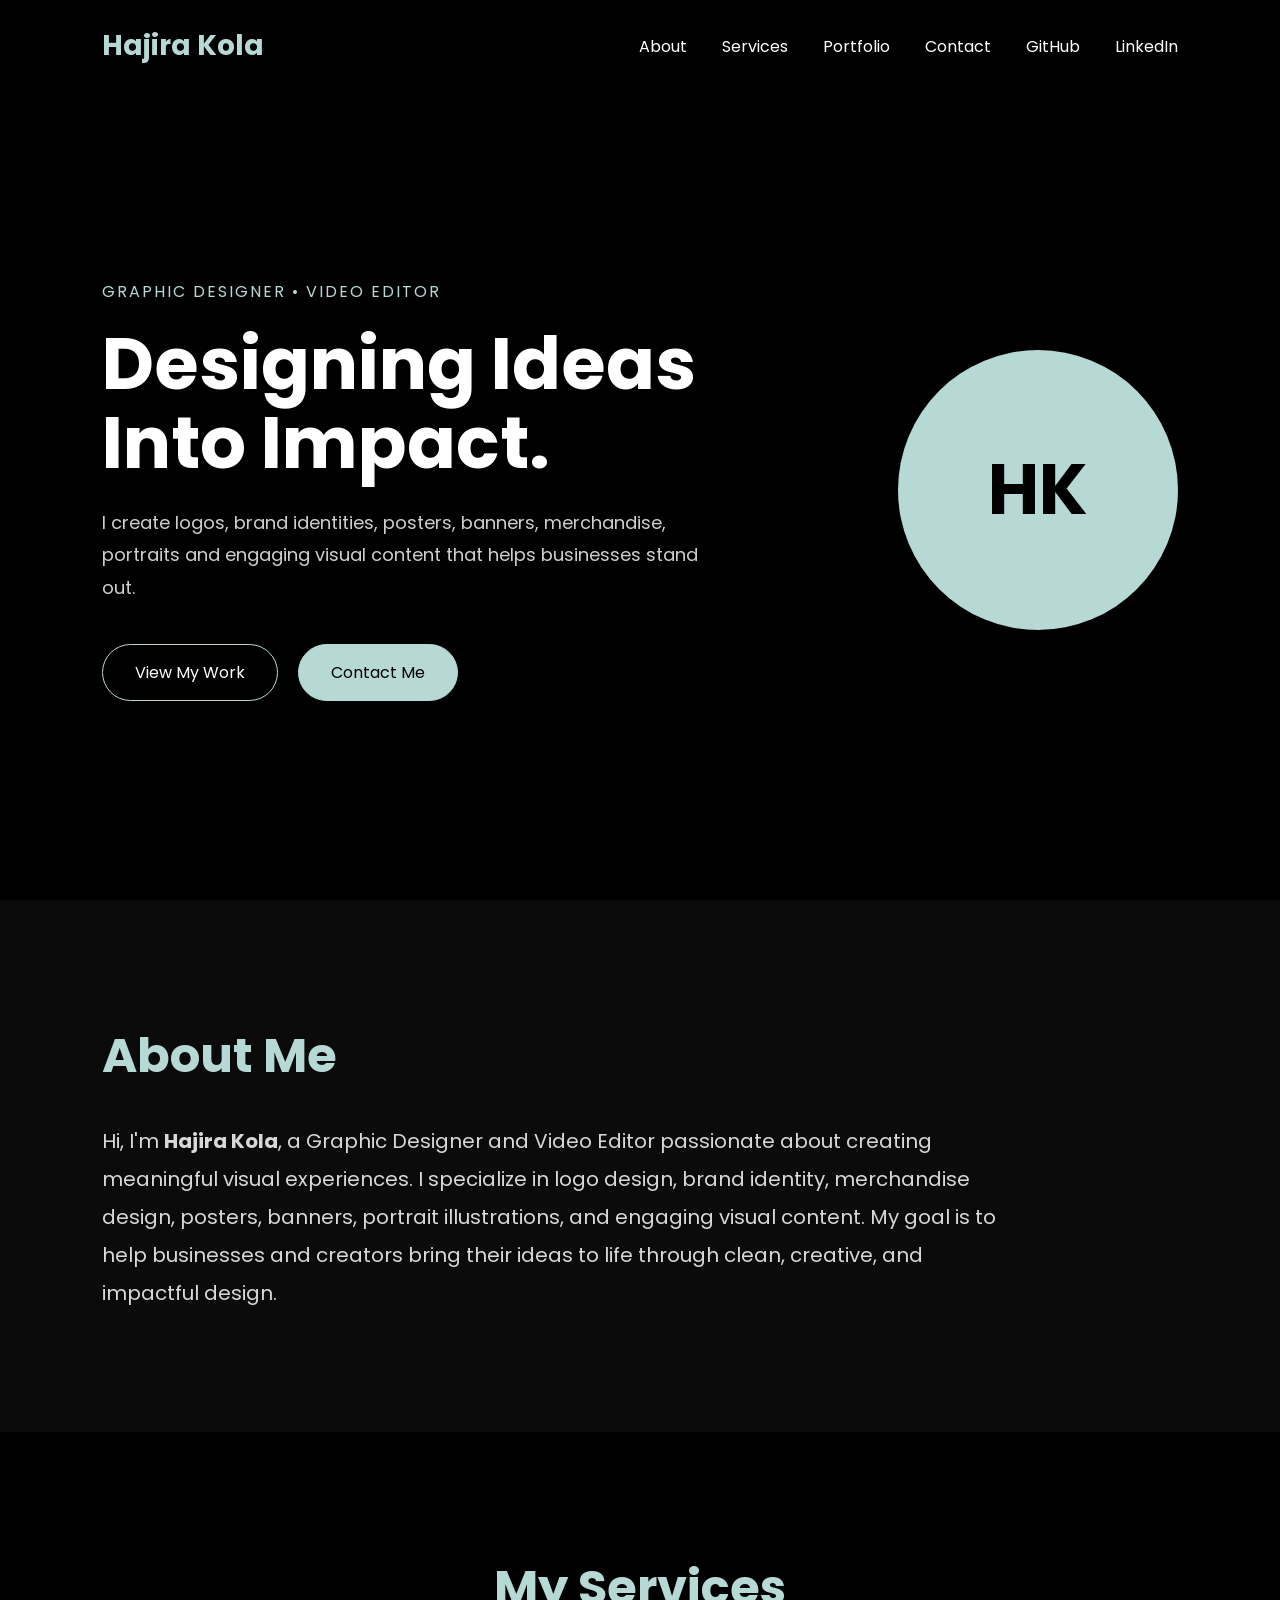
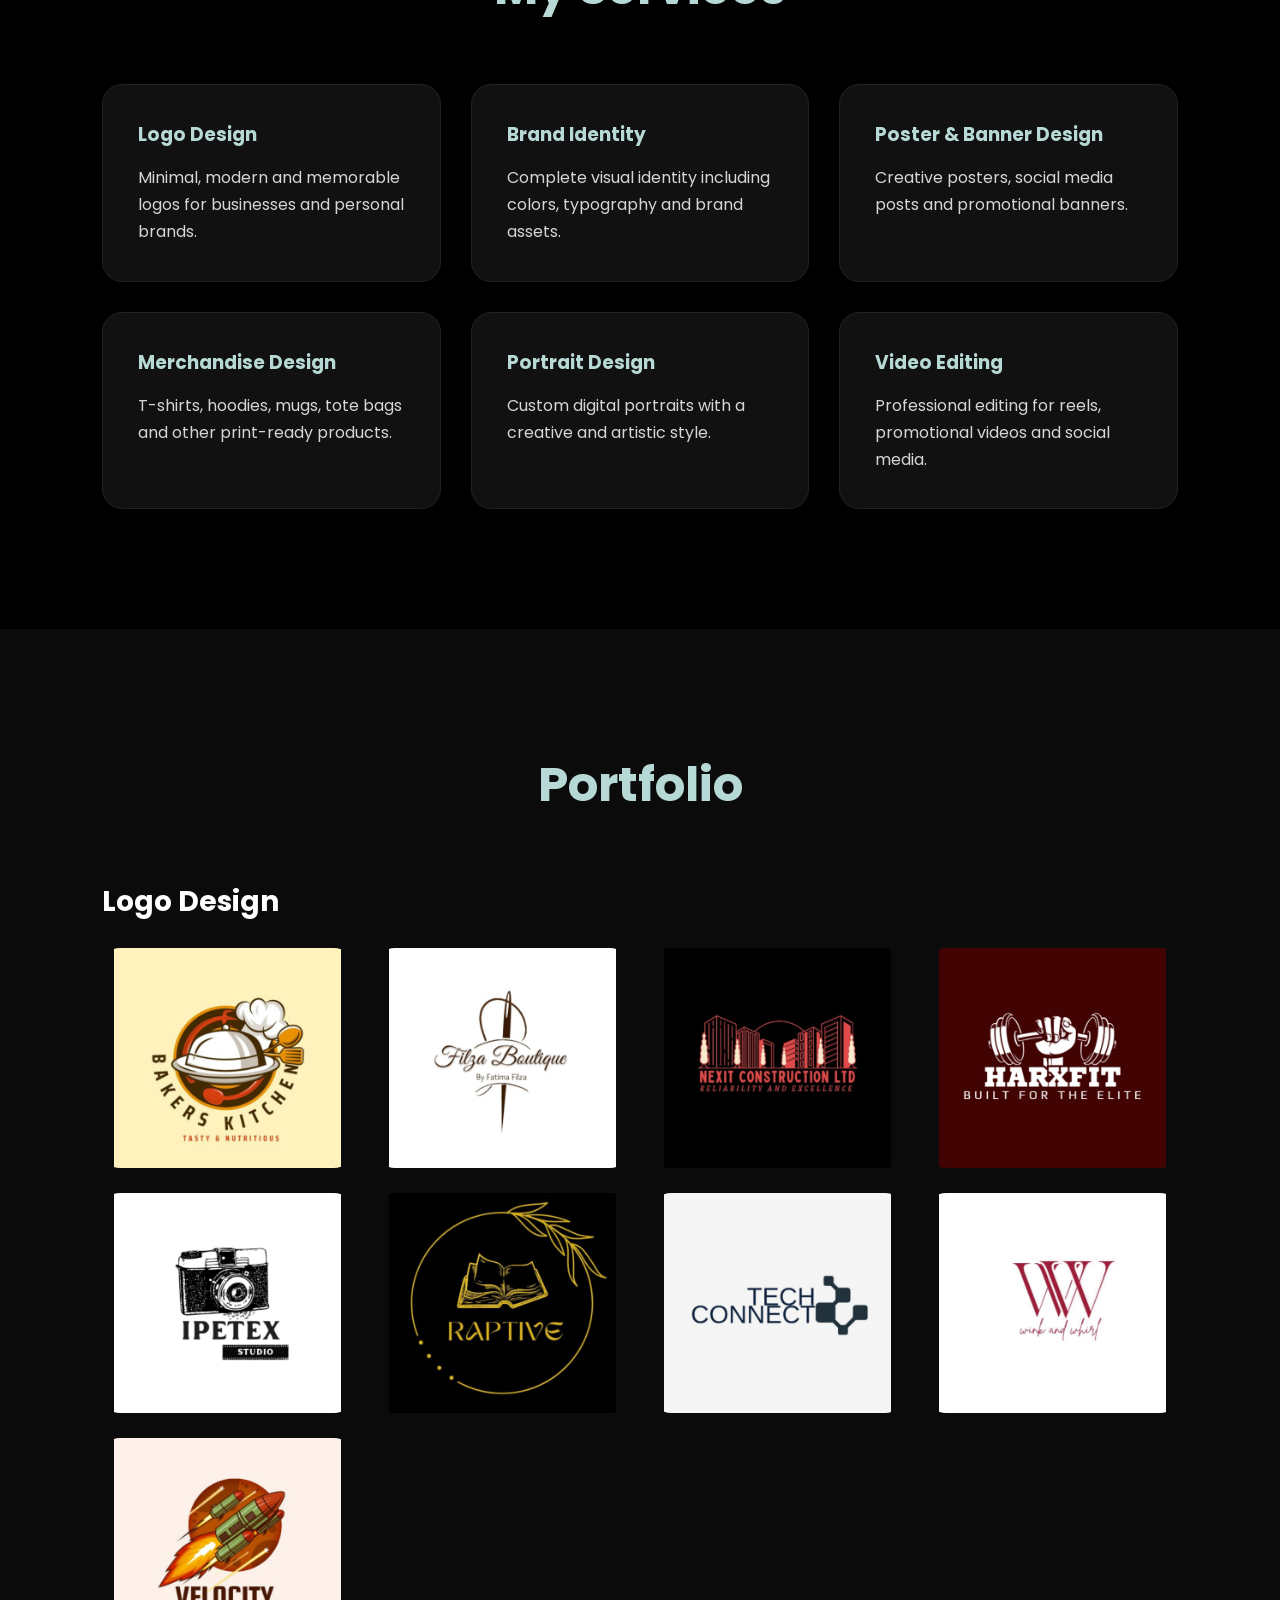
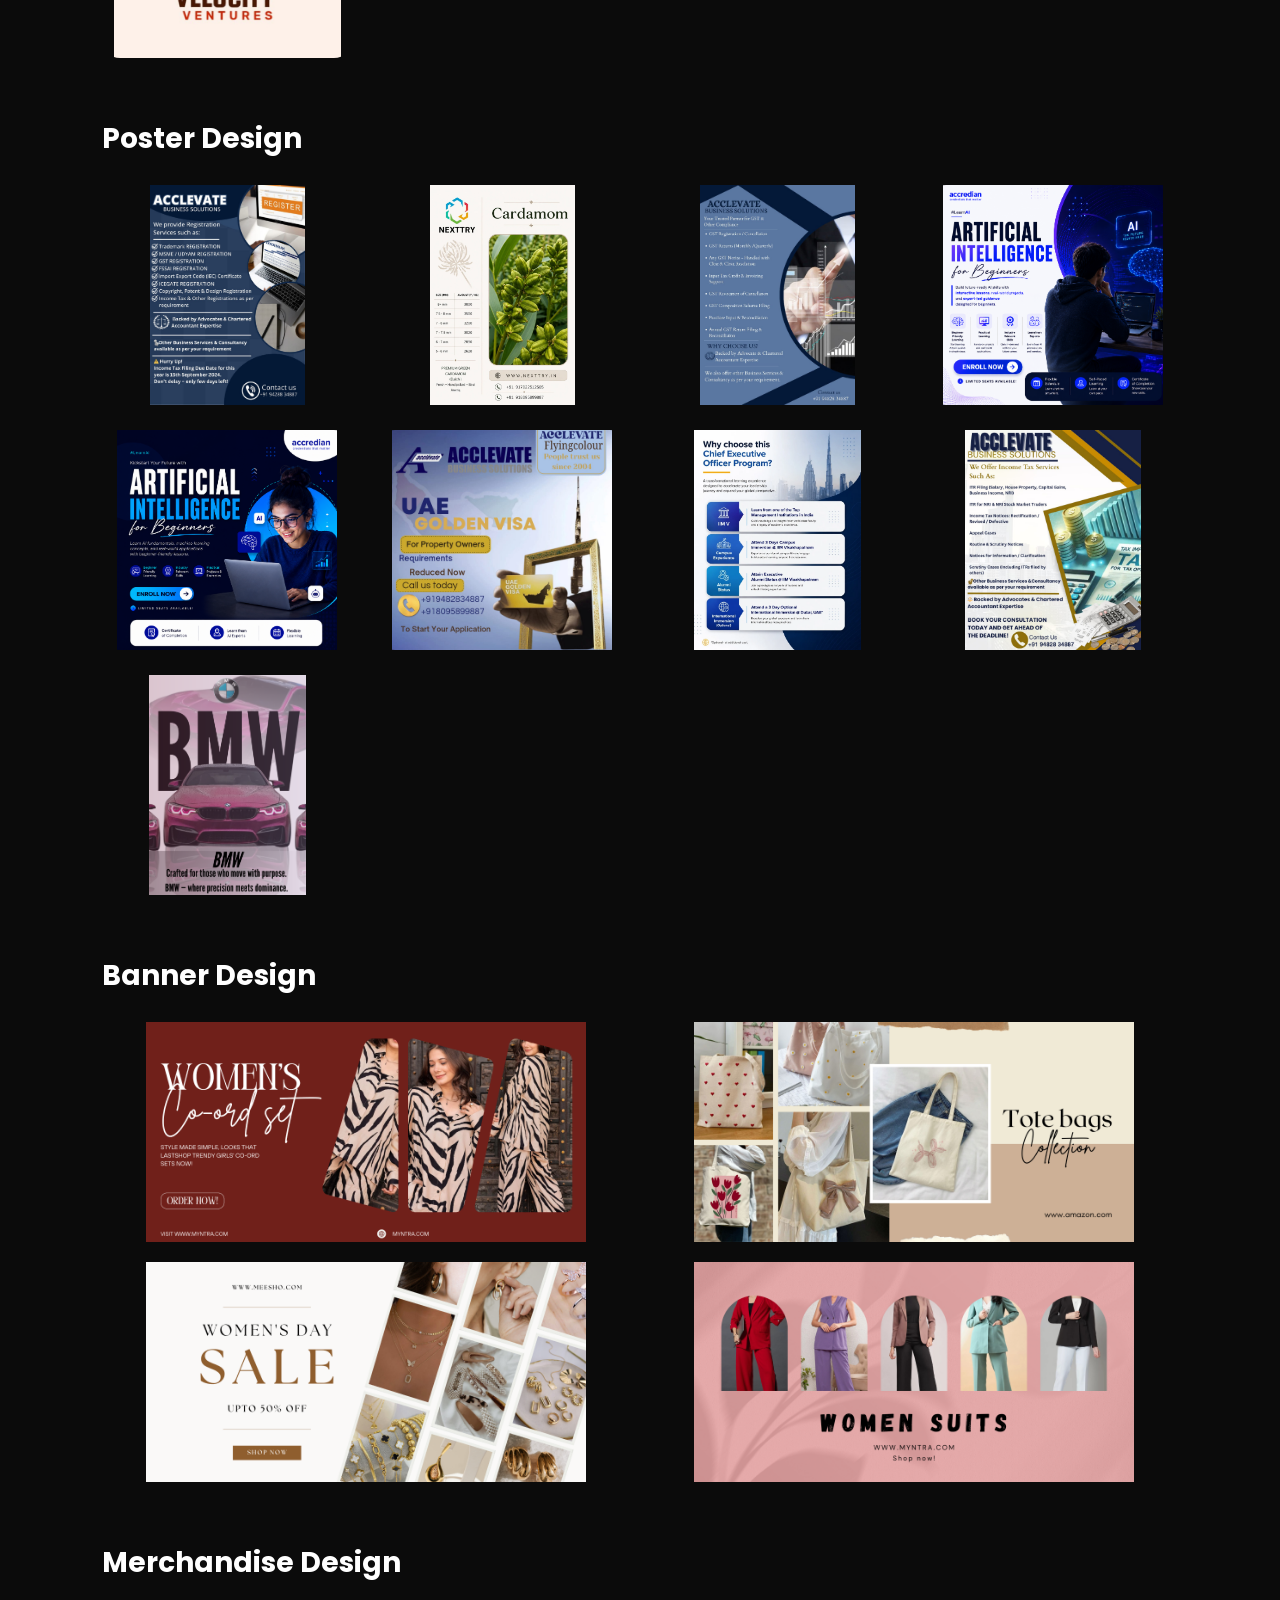
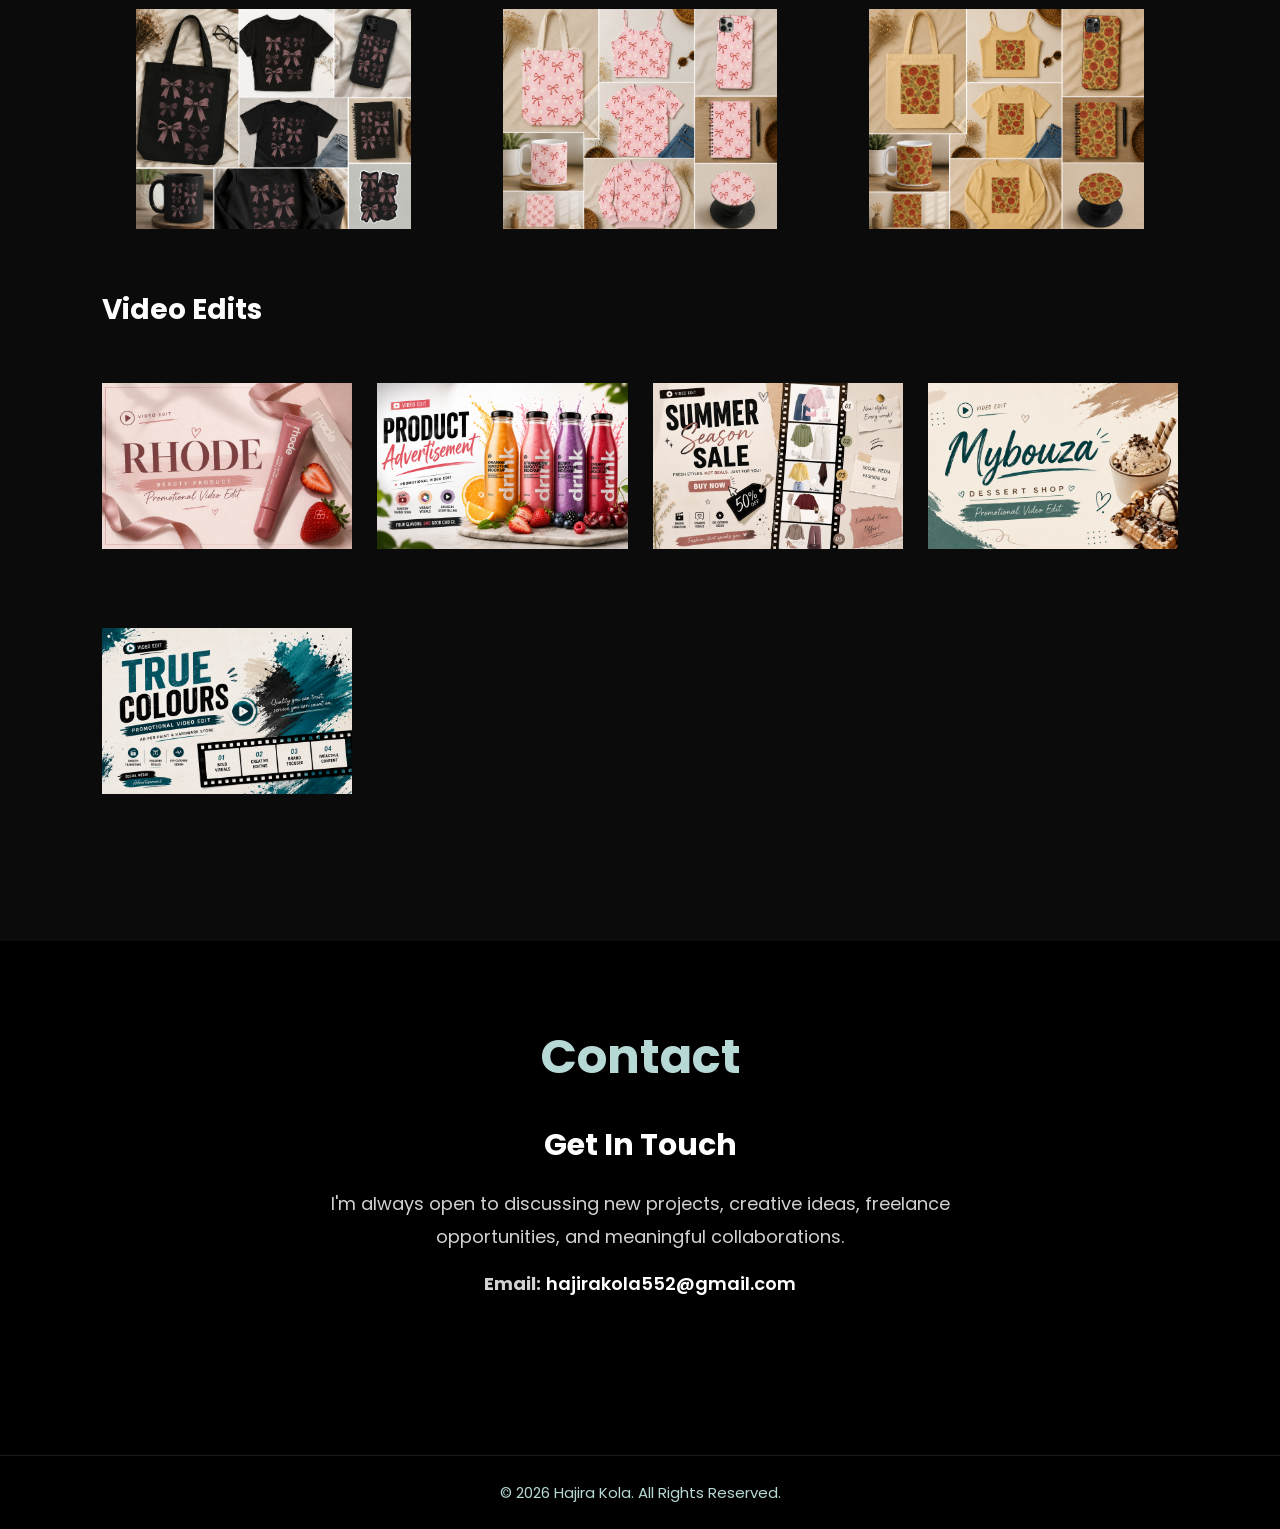
==== portfolio-v2/index.html @ f09953f7 "Final portfolio update" ====
<!DOCTYPE html>
<html lang="en">

<head>
    <meta charset="UTF-8">
    <meta name="viewport" content="width=device-width, initial-scale=1.0">

    <title>Hajira Kola | Graphic Designer & Video Editor</title>

    <link rel="stylesheet" href="style.css">

    <link href="https://fonts.googleapis.com/css2?family=Poppins:wght@300;400;500;600;700;800&display=swap" rel="stylesheet">
</head>

<body>

<nav>

    <div class="logo">Hajira Kola</div>

    <ul class="nav-links">
        <li><a href="#about">About</a></li>
        <li><a href="#services">Services</a></li>
        <li><a href="#portfolio">Portfolio</a></li>
        <li><a href="#contact">Contact</a></li>

        <li>
            <a href="https://github.com/hajirakola" target="_blank">
                GitHub
            </a>
        </li>

        <li>
            <a href="https://www.linkedin.com/in/hajira-kola-8776b4402" target="_blank">
                LinkedIn
            </a>
        </li>
    </ul>

</nav>

<section class="hero">

    <div class="hero-text">

        <p class="small-title">
            Graphic Designer • Video Editor
        </p>

        <h1>
            Designing Ideas<br>
            Into Impact.
        </h1>

        <p class="description">
            I create logos, brand identities, posters, banners,
            merchandise, portraits and engaging visual content
            that helps businesses stand out.
        </p>

        <div class="buttons">

            <a href="#portfolio" class="btn">
                View My Work
            </a>

            <a href="#contact" class="btn secondary">
                Contact Me
            </a>

        </div>

    </div>

    <div class="hero-image">

        <div class="circle">
            HK
        </div>

    </div>

</section>

<section id="about" class="about">

    <h2>About Me</h2>

    <p>
        Hi, I'm <strong>Hajira Kola</strong>, a Graphic Designer and Video Editor passionate about creating meaningful visual experiences.
        I specialize in logo design, brand identity, merchandise design, posters, banners, portrait illustrations, and engaging visual content.
        My goal is to help businesses and creators bring their ideas to life through clean, creative, and impactful design.
    </p>

</section>

<section id="services" class="services">

    <h2>My Services</h2>

    <div class="service-grid">

        <div class="service-card">
            <h3>Logo Design</h3>
            <p>Minimal, modern and memorable logos for businesses and personal brands.</p>
        </div>

        <div class="service-card">
            <h3>Brand Identity</h3>
            <p>Complete visual identity including colors, typography and brand assets.</p>
        </div>

        <div class="service-card">
            <h3>Poster & Banner Design</h3>
            <p>Creative posters, social media posts and promotional banners.</p>
        </div>

        <div class="service-card">
            <h3>Merchandise Design</h3>
            <p>T-shirts, hoodies, mugs, tote bags and other print-ready products.</p>
        </div>

        <div class="service-card">
            <h3>Portrait Design</h3>
            <p>Custom digital portraits with a creative and artistic style.</p>
        </div>

        <div class="service-card">
            <h3>Video Editing</h3>
            <p>Professional editing for reels, promotional videos and social media.</p>
        </div>

    </div>

</section>

<section id="portfolio" class="portfolio">

    <h2>Portfolio</h2>

    <h3>Logo Design</h3>
    <div class="portfolio-grid">

        <div class="portfolio-card">
    <img src="images/bakerylogo.png" alt="Bakery Logo">
</div>

<div class="portfolio-card">
    <img src="images/boutiquelogo.png" alt="Boutique Logo">
</div>

<div class="portfolio-card">
    <img src="images/constructionlogo.png" alt="Construction Logo">
</div>

<div class="portfolio-card">
    <img src="images/gymlogo.png" alt="Gym Logo">
</div>

<div class="portfolio-card">
    <img src="images/ipetexlogo.png" alt="IPETEX Logo">
</div>

<div class="portfolio-card">
    <img src="images/librarylogo.png" alt="Library Logo">
</div>

<div class="portfolio-card">
    <img src="images/techlogo.png" alt="Tech Logo">
</div>

<div class="portfolio-card">
    <img src="images/typographylogo.png" alt="Typography Logo">
</div>

<div class="portfolio-card">
    <img src="images/velocitylogo.png" alt="Velocity Logo">
</div>

    </div>

    <h3>Poster Design</h3>
    <div class="portfolio-grid">

       <div class="portfolio-card">
    <img src="images/poster1.png" alt="Poster 1">
</div>

<div class="portfolio-card">
    <img src="images/poster7.png" alt="Poster 7">
</div>

<div class="portfolio-card">
    <img src="images/poster2.png" alt="Poster 2">
</div>

<div class="portfolio-card">
    <img src="images/poster4.png" alt="Poster 4">
</div>

<div class="portfolio-card">
    <img src="images/poster3.png" alt="Poster 3">
</div>

<div class="portfolio-card">
    <img src="images/poster6.png" alt="Poster 6">
</div>

<div class="portfolio-card">
    <img src="images/poster8.png" alt="Poster 8">
</div>
  
<div class="portfolio-card">
    <img src="images/poster5.png" alt="Poster 5">
</div>

<div class="portfolio-card">
    <img src="images/poster9.png" alt="Poster 9">
</div>

    </div>

    <h3>Banner Design</h3>
    <div class="banner-grid">

        <div class="portfolio-card">
        <img src="images/banner1.png" alt="Banner 1">
    </div>

    <div class="portfolio-card">
        <img src="images/banner2.png" alt="Banner 2">
    </div>

    <div class="portfolio-card">
        <img src="images/banner3.png" alt="Banner 3">
    </div>

    <div class="portfolio-card">
        <img src="images/banner4.png" alt="Banner 4">
    </div>

    </div>

    <h3>Merchandise Design</h3>
    <div class="portfolio-grid">

    <div class="portfolio-card">
    <img src="images/design1.png" alt="Merchandise Design 1">
</div>

<div class="portfolio-card">
    <img src="images/design2.png" alt="Merchandise Design 2">
</div>

<div class="portfolio-card">
    <img src="images/design3.png" alt="Merchandise Design 3">
</div>    

    </div>

    <h3>Video Edits</h3>
    <div class="portfolio-grid">

    <div class="portfolio-card">
        <a href="https://drive.google.com/file/d/1YdfIRxUhpDK2OibBue1hcbNpgM0r2pW-/view?usp=drivesdk" target="_blank">
            <img src="images/rhode.png" alt="Rhode Video">
        </a>
    </div>

    <div class="portfolio-card">
        <a href="https://drive.google.com/file/d/1hMU8DePfWytakpZ3mG6u7K2kIhSEwk_V/view?usp=drivesdk" target="_blank">
            <img src="images/smoothie.png" alt="Smoothie Video">
        </a>
    </div>

    <div class="portfolio-card">
        <a href="https://drive.google.com/file/d/1vIZSRJ6Awi3UMV2Wd0zMgI-AOVuXcKqy/view?usp=drivesdk" target="_blank">
            <img src="images/fashion.png" alt="Fashion Sale Video">
        </a>
    </div>

    <div class="portfolio-card">
        <a href="https://drive.google.com/file/d/1EWq6Hikz5bn7lAUcNU_Fmv3iLdCTSEa3/view?usp=drivesdk" target="_blank">
            <img src="images/mybouza.png" alt="MyBouza Video">
        </a>
    </div>

    <div class="portfolio-card">
        <a href="https://drive.google.com/file/d/1JJheqxFCFKzZUfJajukzSKHDP-FcgCoF/view?usp=drivesdk" target="_blank">
            <img src="images/truecolours.png" alt="True Colours Video">
        </a>
    </div>

</div>

</section>
<section id="contact">
    <h2>Contact</h2>

    <div class="contact-box">
        <h3>Get In Touch</h3>

        <p>
       I'm always open to discussing new projects, creative ideas, freelance opportunities, and meaningful collaborations.
        </p>

        <p>
            <strong>Email:</strong>
            <a href="mailto:hajirakola552@gmail.com">
                hajirakola552@gmail.com
            </a>
        </p>
    </div>
</section>

<footer>
    <p>&copy; 2026 Hajira Kola. All Rights Reserved.</p>
</footer>

<script src="script.js"></script>

</body>

</html>
---- portfolio-v2/style.css ----
*{
    margin:0;
    padding:0;
    box-sizing:border-box;
}

body{
    font-family:'Poppins',sans-serif;
    background:#000;
    color:white;
}

.hero{
    min-height:100vh;
    display:flex;
    justify-content:space-between;
    align-items:center;
    padding:80px 8%;
}

.hero-text{
    max-width:600px;
}

.small-title{
    color:#b7d9d5;
    letter-spacing:2px;
    margin-bottom:20px;
    text-transform:uppercase;
}

.hero h1{
    font-size:72px;
    line-height:1.1;
    margin-bottom:25px;
}

.description{
    color:#cfcfcf;
    line-height:1.8;
    font-size:18px;
    margin-bottom:40px;
}

.buttons{
    display:flex;
    gap:20px;
}

.btn{
    text-decoration:none;
    color:white;
    border:1px solid #b7d9d5;
    padding:15px 32px;
    border-radius:40px;
    transition:.3s;
}

.btn:hover{
    background:#b7d9d5;
    color:black;
}

.secondary{
    background:#b7d9d5;
    color:black;
}

.secondary:hover{
    background:white;
}

.hero-image{
    display:flex;
    justify-content:center;
    align-items:center;
}

.circle{
    width:280px;
    height:280px;
    border-radius:50%;
    background:#b7d9d5;
    display:flex;
    justify-content:center;
    align-items:center;
    color:black;
    font-size:70px;
    font-weight:bold;
}

nav{
    width:100%;
    padding:25px 8%;
    display:flex;
    justify-content:space-between;
    align-items:center;
    position:fixed;
    top:0;
    left:0;
    background:rgba(0,0,0,.85);
    backdrop-filter:blur(12px);
    z-index:1000;
}

.logo{
    font-size:28px;
    font-weight:700;
    color:#b7d9d5;
}

.nav-links{
    display:flex;
    list-style:none;
    gap:35px;
}

.nav-links a{
    color:white;
    text-decoration:none;
    transition:.3s;
}

.nav-links a:hover{
    color:#b7d9d5;
}

.hero{
    padding-top:160px;
}

.about{
    padding:120px 8%;
    background:#0b0b0b;
}

.about h2{
    font-size:48px;
    margin-bottom:30px;
    color:#b7d9d5;
}

.about p{
    max-width:900px;
    font-size:20px;
    line-height:1.9;
    color:#d8d8d8;
}

.services{
    padding:120px 8%;
    background:#000;
}

.services h2{
    text-align:center;
    font-size:48px;
    margin-bottom:60px;
    color:#b7d9d5;
}

.service-grid{
    display:grid;
    grid-template-columns:repeat(auto-fit,minmax(280px,1fr));
    gap:30px;
}

.service-card{
    background:#111;
    border:1px solid #222;
    border-radius:20px;
    padding:35px;
    transition:.3s;
}

.service-card:hover{
    transform:translateY(-10px);
    border-color:#b7d9d5;
}

.service-card h3{
    margin-bottom:15px;
    color:#b7d9d5;
}

.service-card p{
    color:#d6d6d6;
    line-height:1.7;
}

.portfolio{
    padding:120px 8%;
    background:#0b0b0b;
}

.portfolio h2{
    text-align:center;
    font-size:48px;
    margin-bottom:60px;
    color:#b7d9d5;
}

.portfolio h3{
    margin-top:60px;
    margin-bottom:25px;
    color:#ffffff;
    font-size:28px;
}

.portfolio-grid{
    display:grid;
    grid-template-columns:repeat(auto-fit,minmax(250px,1fr));
    gap:25px;
}

.portfolio-card{
    height:220px;
    background:transparent;
    border:none;
    border-radius:18px;
    display:flex;
    justify-content:center;
    align-items:center;
    font-size:22px;
    font-weight:600;
    transition:0.3s;
    cursor:pointer;
    overflow:hidden;
}

.portfolio-card:hover{
    transform:translateY(-8px);
    border-color:#b7d9d5;
}

.portfolio-card img{
    width:100%;
    height:100%;
    object-fit:contain;
    display:block;

}    

.banner-grid{
    display:grid;
    grid-template-columns:repeat(2,1fr);
    gap:20px;
}

#contact {
    padding: 80px 20px;
    text-align: center;
}

#contact h2 {
     font-size: 48px;
    font-weight: 700;
    color: #b7d9d5;
    margin-bottom: 30px;
}

.contact-box {
    max-width: 700px;
    margin: 0 auto;
}

.contact-box h3 {
    font-size: 30px;
    margin-bottom: 20px;
    color: white;
}

.contact-box p {
    font-size: 18px;
    line-height: 1.8;
    color: #d1d1d1;
    margin-bottom: 15px;
}

.contact-box a {
    color: white;
    text-decoration: none;
    font-weight: 600;
}

.contact-box a:hover {
    color: #ff6b6b;
}

footer {
    text-align: center;
    padding: 25px 20px;
    color: #b7d9d5;
    font-size: 15px;
    border-top: 1px solid rgba(255,255,255,0.1);
    margin-top: 60px;
}

.portfolio-card {
    transition: transform 0.3s ease, box-shadow 0.3s ease;
}

.portfolio-card:hover {
    transform: translateY(-8px);
    box-shadow: 0 10px 25px rgba(0,0,0,0.25);
}

.portfolio-card img {
    transition: transform 0.3s ease;
}

.portfolio-card:hover img {
    transform: scale(1.03);
}

.btn,
.btn.secondary {
    transition: all 0.3s ease;
}

.btn:hover,
.btn.secondary:hover {
    transform: translateY(-4px);
    box-shadow: 0 8px 20px rgba(0, 0, 0, 0.25);
}

.nav-links a {
    position: relative;
    transition: color 0.3s ease;
}

.nav-links a:hover {
    color: #b7d9d5;
}

.nav-links a::after {
    content: "";
    position: absolute;
    left: 0;
    bottom: -6px;
    width: 0;
    height: 2px;
    background: #b7d9d5;
    transition: width 0.3s ease;
}

.nav-links a:hover::after {
    width: 100%;
}

html {
    scroll-behavior: smooth;
}
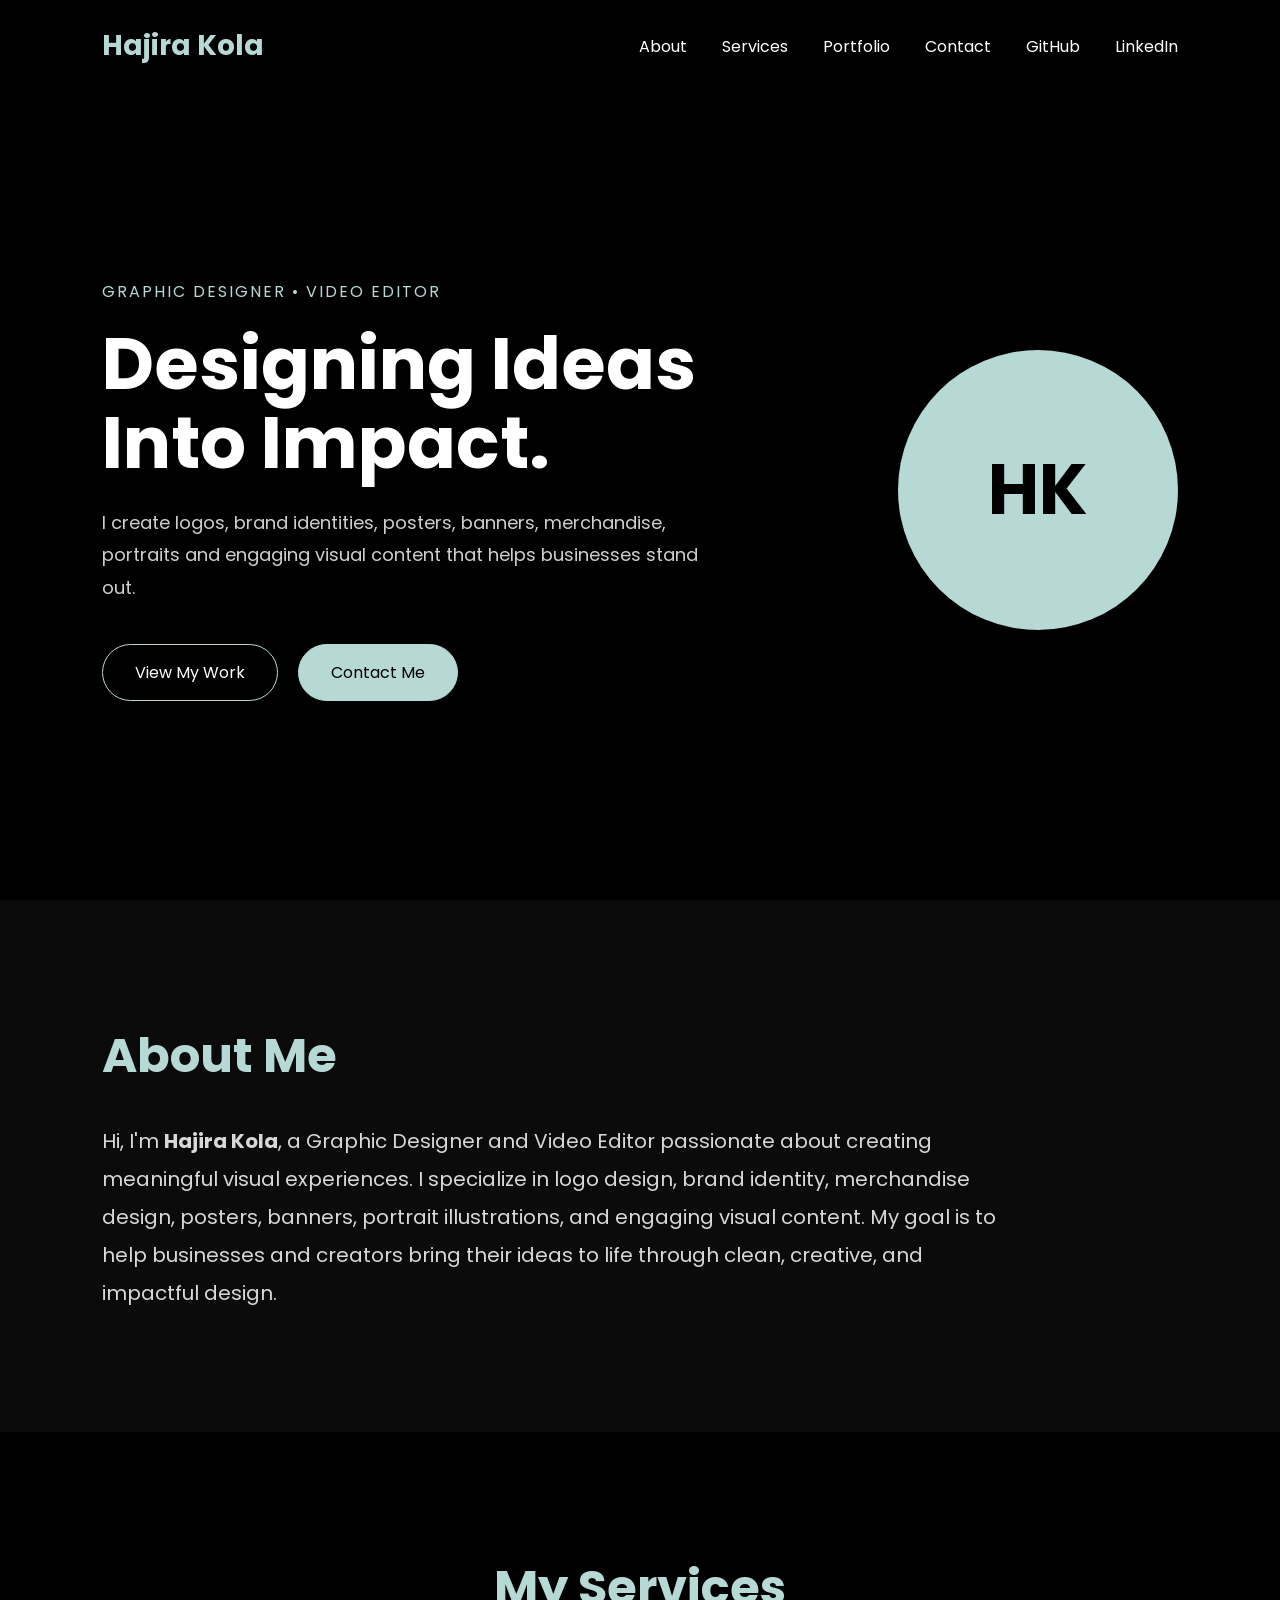
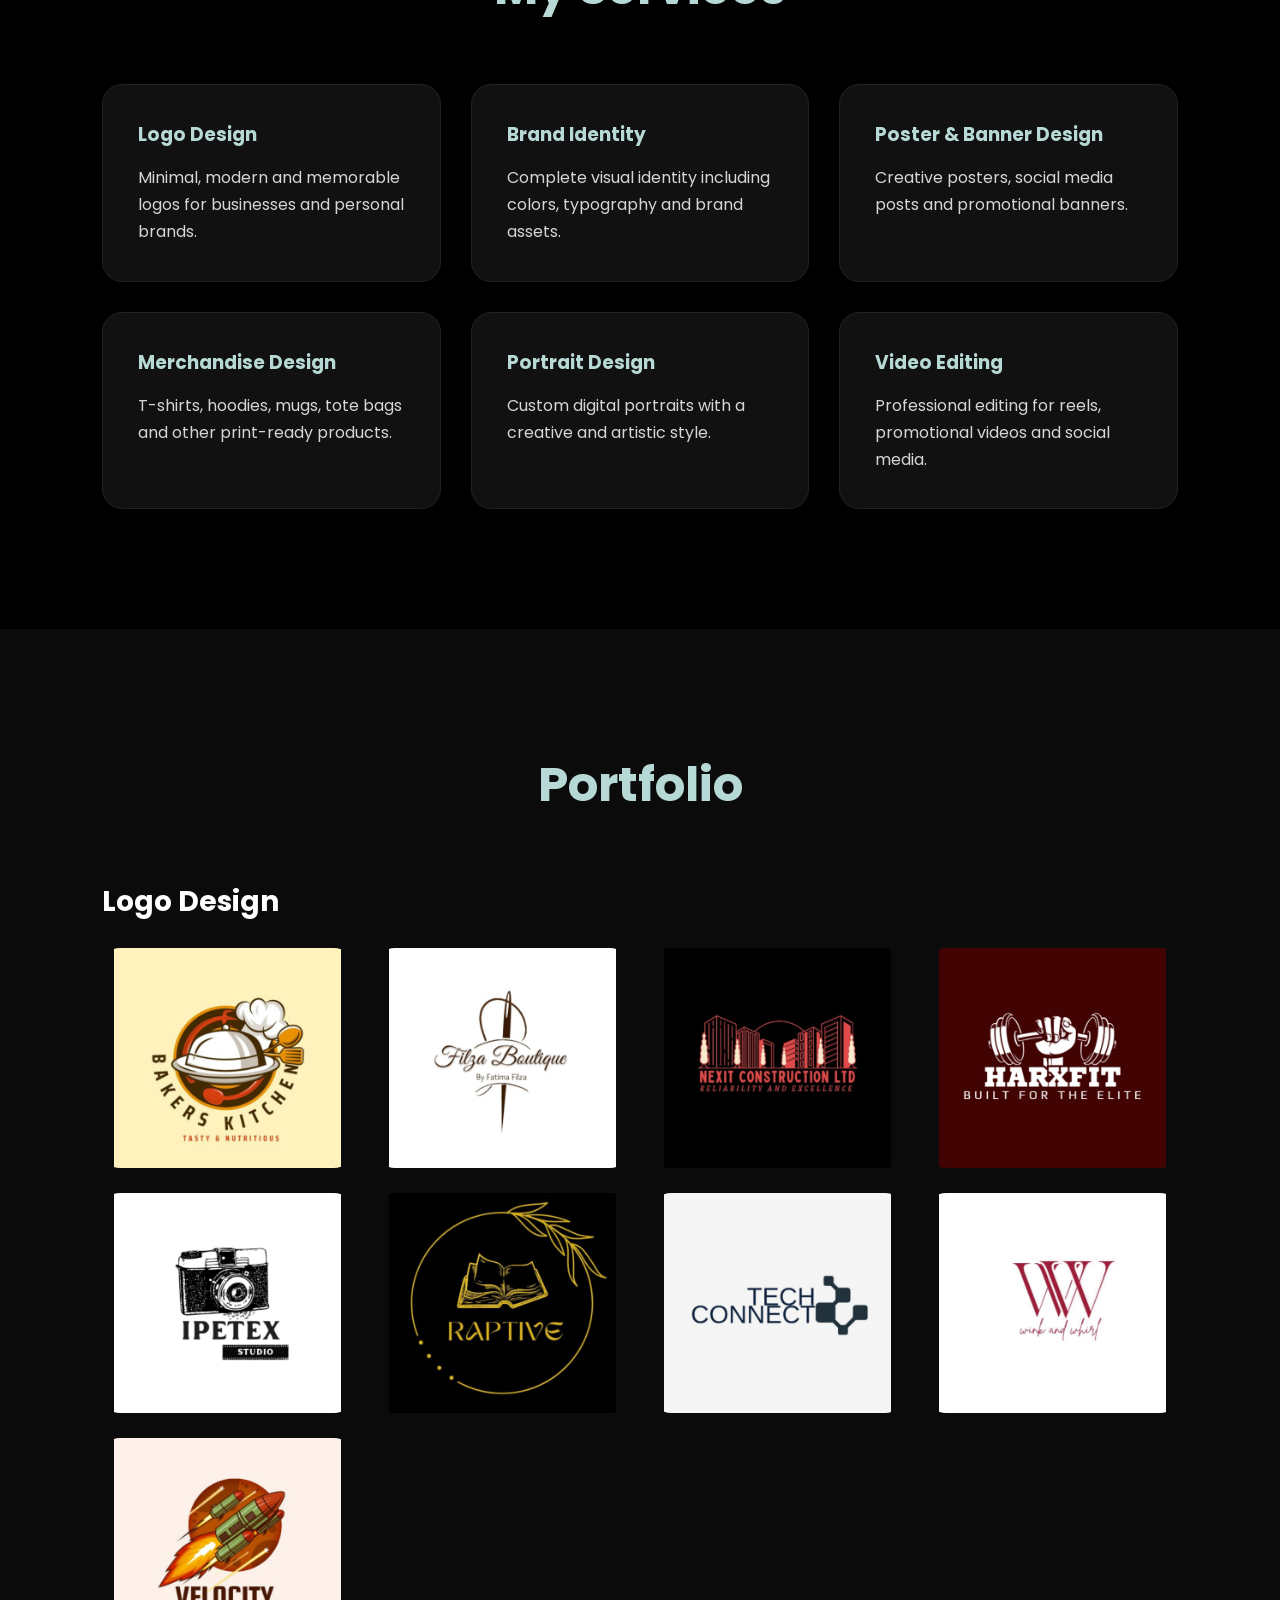
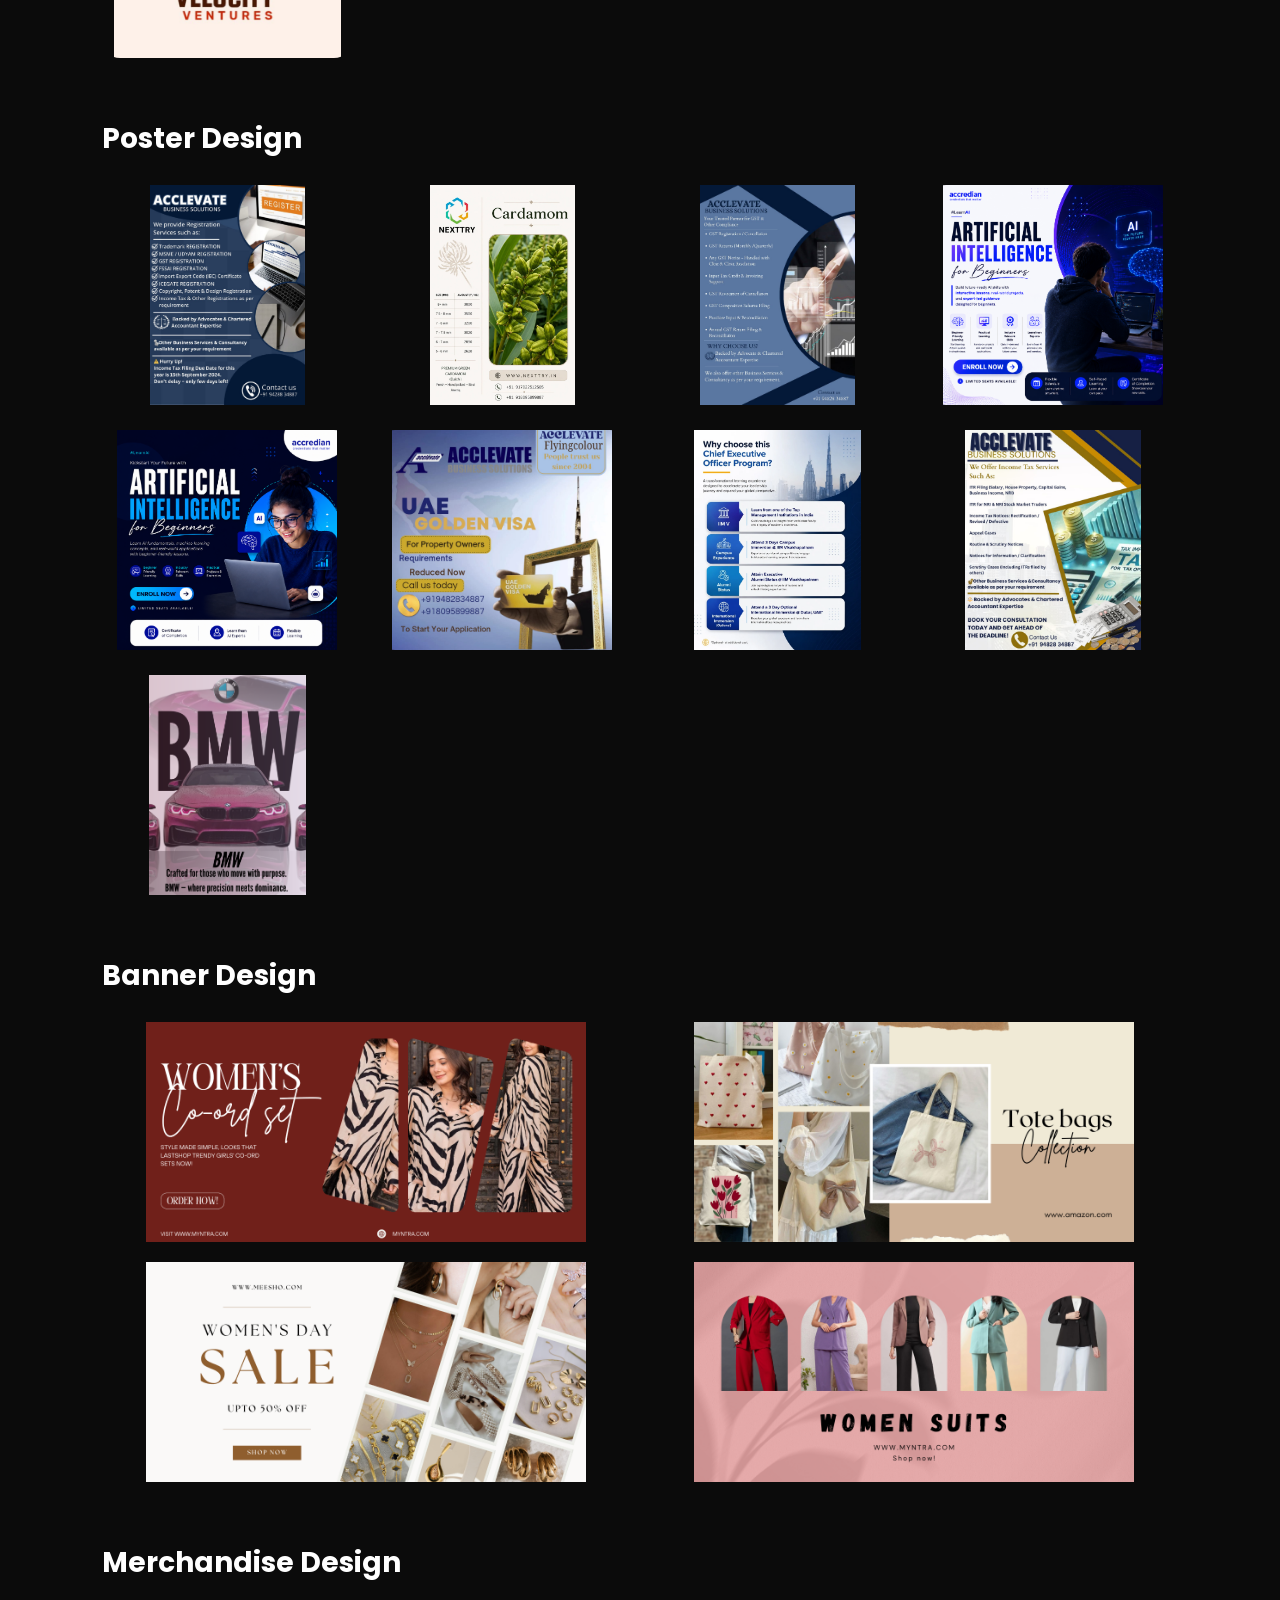
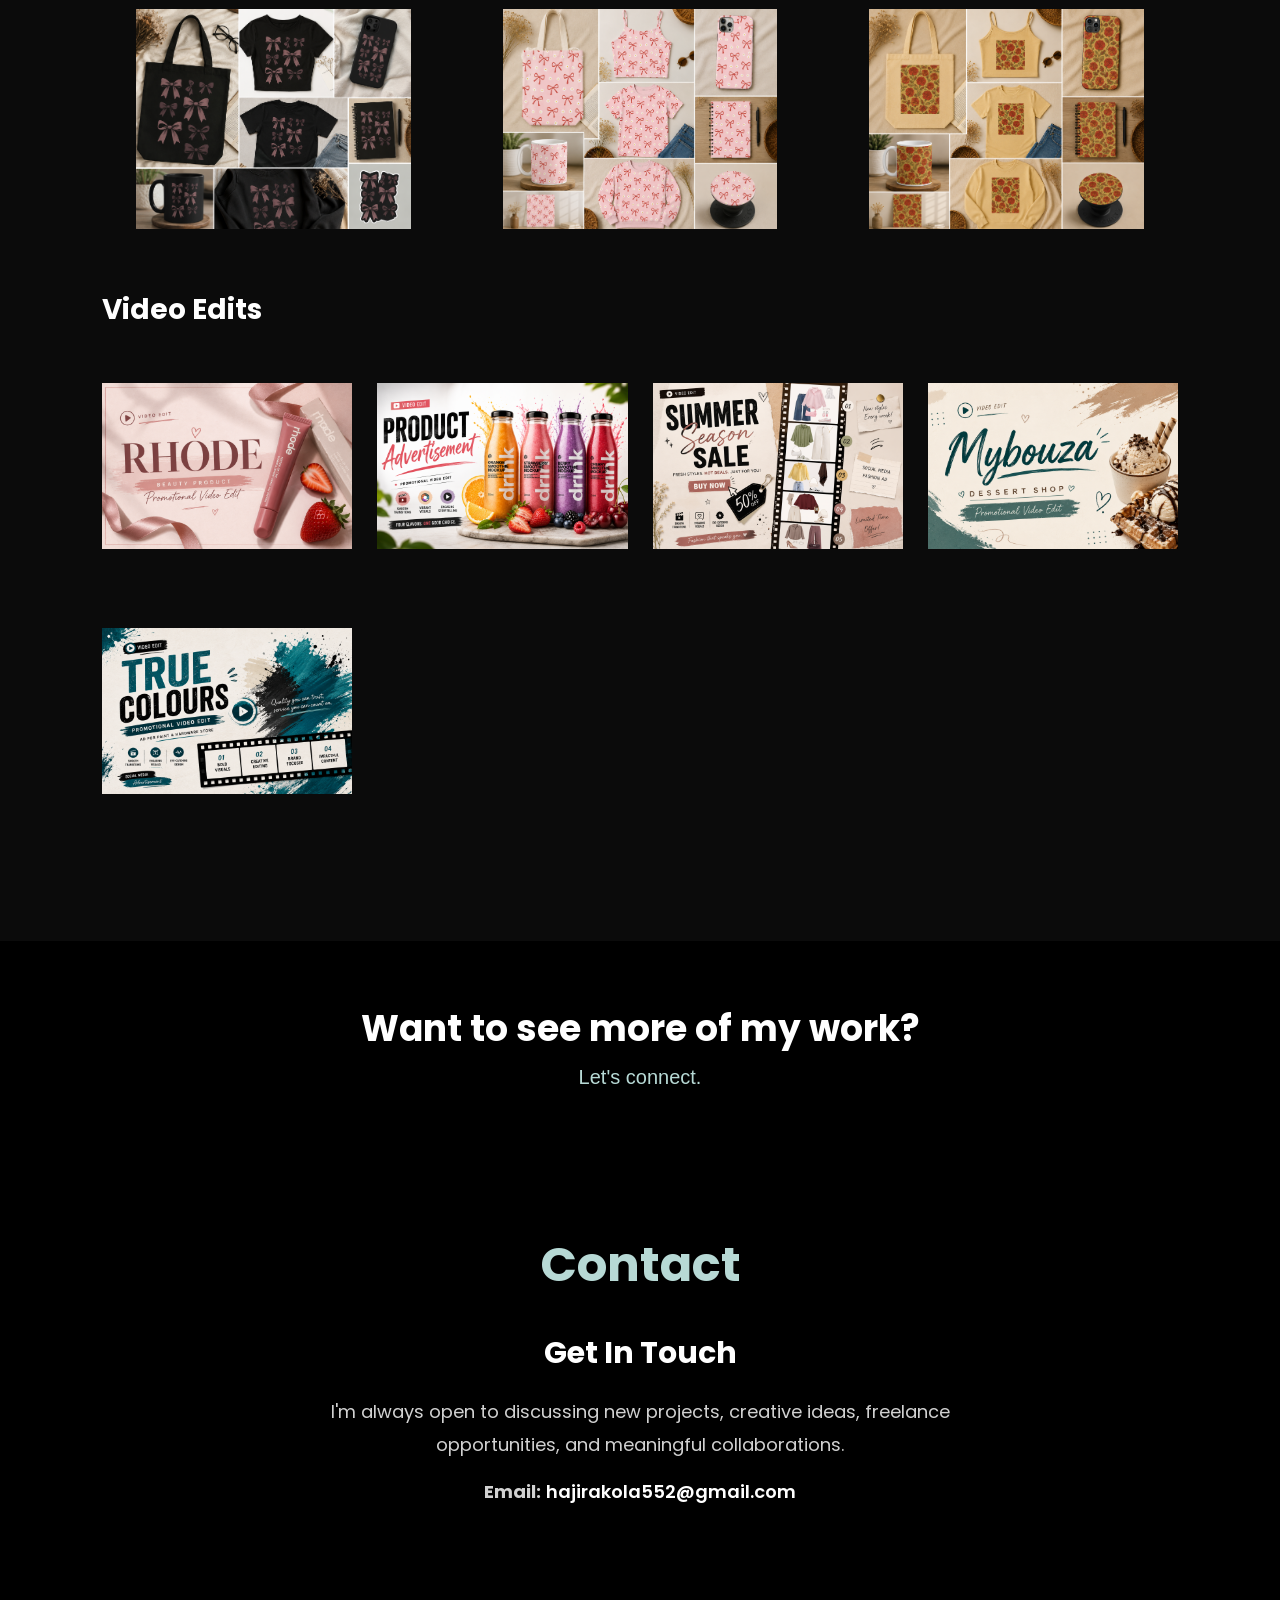
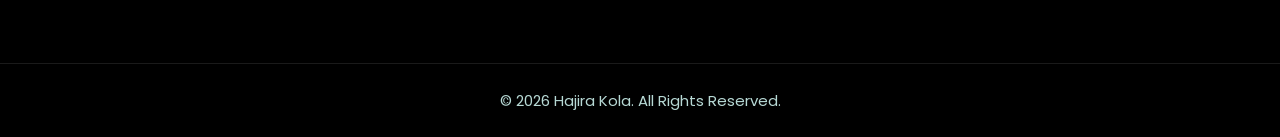
==== commit b84b877a: "Add portfolio call to action" ====
--- a/portfolio-v2/index.html
+++ b/portfolio-v2/index.html
@@ -294,6 +294,12 @@
 </div>
 
 </section>
+
+<section class="cta-section">
+    <h2>Want to see more of my work?</h2>
+    <p>Let's connect.</p>
+</section>
+
 <section id="contact">
     <h2>Contact</h2>
 
--- a/portfolio-v2/style.css
+++ b/portfolio-v2/style.css
@@ -350,4 +350,27 @@
 
 html {
     scroll-behavior: smooth;
+}
+
+@media (max-width: 900px) {
+    .banner-grid {
+        grid-template-columns: 1fr;
+    }
+}
+
+.cta-section {
+    text-align: center;
+    padding: 60px 20px;
+}
+
+.cta-section h2 {
+    font-size: 36px;
+    color: #ffffff;
+    margin-bottom: 10px;
+}
+
+.cta-section p {
+    font-size: 20px;
+    color: #b7d9d5;
+    font-weight: 500;
 }
